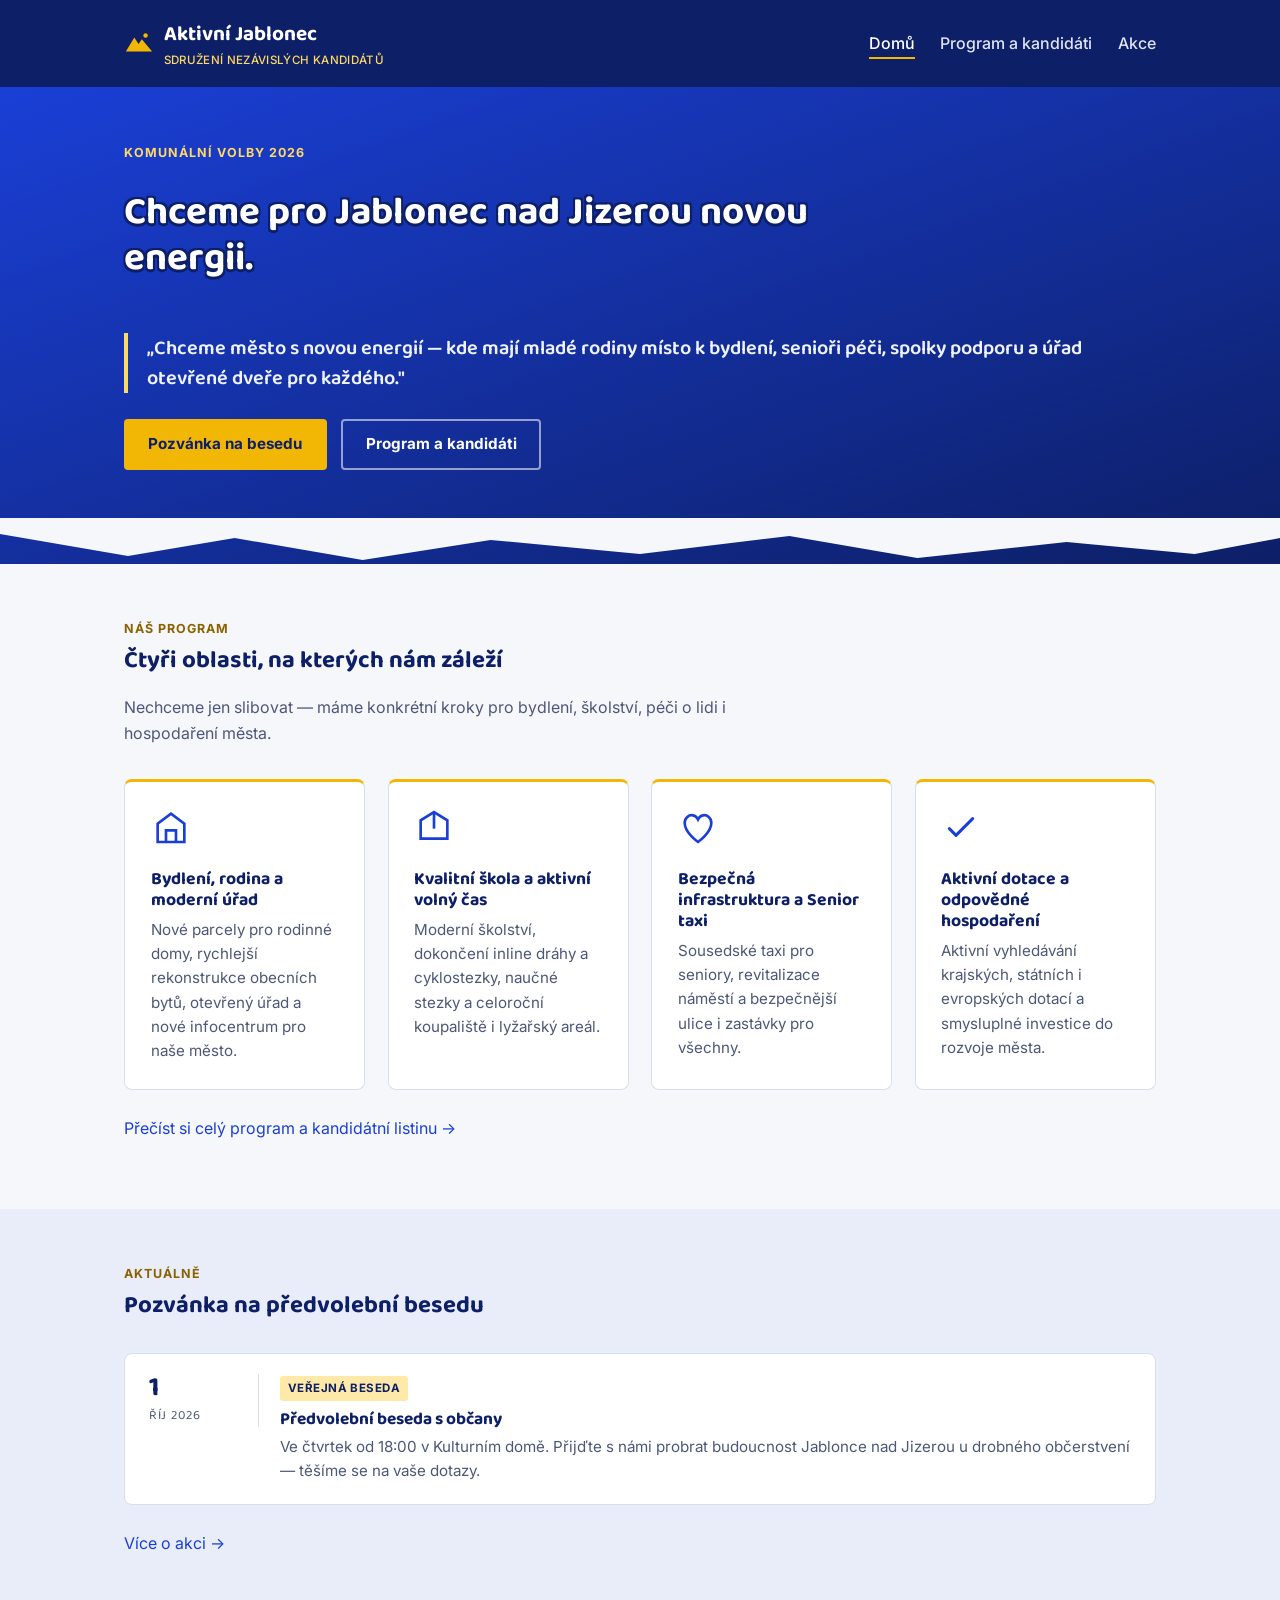
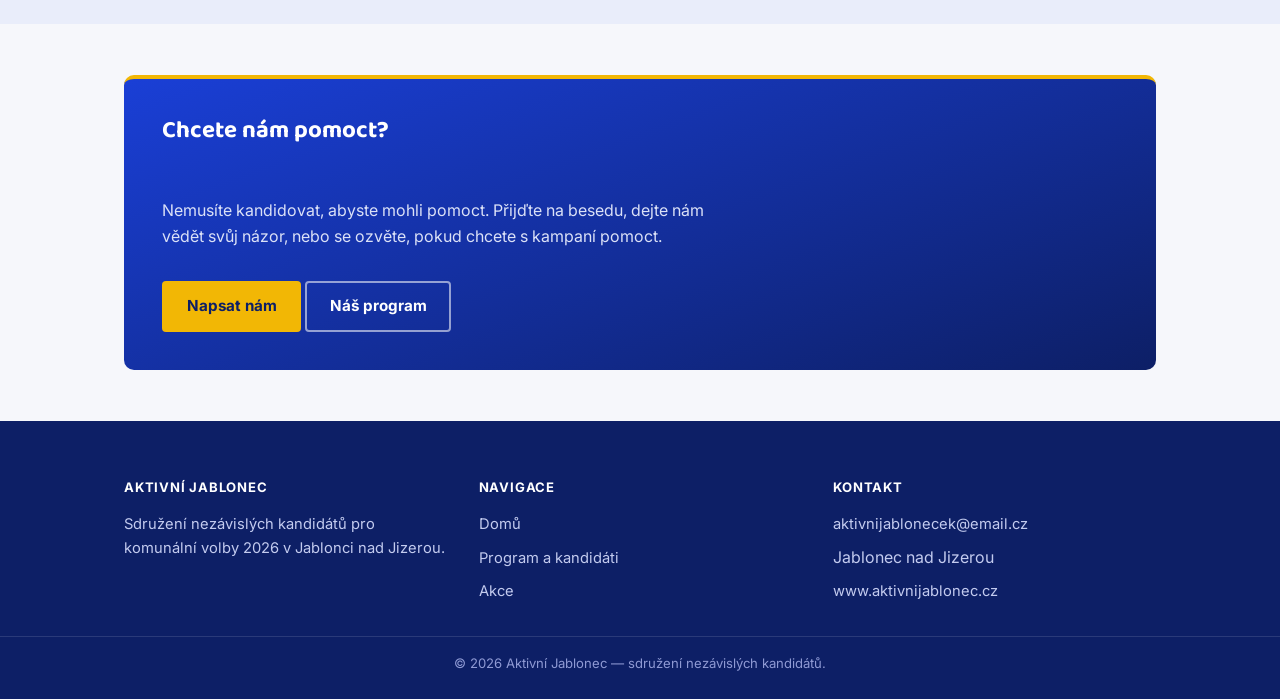
==== index.html @ 7f9433e9 "Web Aktivní Jablonec — první nasazení Statický web spolku pro komunální volby 2026 v Jablonci nad Ji" ====
<!DOCTYPE html>
<html lang="cs">
<head>
<meta charset="UTF-8">
<meta name="viewport" content="width=device-width, initial-scale=1.0">
<title>Aktivní Jablonec — sdružení nezávislých kandidátů | Komunální volby 2026</title>
<meta name="description" content="Aktivní Jablonec je sdružení nezávislých kandidátů pro komunální volby 2026 v Jablonci nad Jizerou. Chceme město s novou energií pro rodiny, seniory i spolky.">
<link rel="canonical" href="https://www.aktivnijablonec.cz/">
<link rel="icon" type="image/svg+xml" href="favicon.svg">
<meta property="og:type" content="website">
<meta property="og:locale" content="cs_CZ">
<meta property="og:site_name" content="Aktivní Jablonec">
<meta property="og:title" content="Aktivní Jablonec — sdružení nezávislých kandidátů | Komunální volby 2026">
<meta property="og:description" content="Aktivní Jablonec je sdružení nezávislých kandidátů pro komunální volby 2026 v Jablonci nad Jizerou. Chceme město s novou energií pro rodiny, seniory i spolky.">
<meta property="og:url" content="https://www.aktivnijablonec.cz/">
<meta name="twitter:card" content="summary">
<meta name="twitter:title" content="Aktivní Jablonec — sdružení nezávislých kandidátů">
<meta name="twitter:description" content="Sdružení nezávislých kandidátů pro komunální volby 2026 v Jablonci nad Jizerou.">
<link rel="stylesheet" href="style.css">
</head>
<body>

<header class="site-header">
  <div class="header-inner">
    <a class="brand" href="index.html">
      <svg viewBox="0 0 32 32" fill="none" xmlns="http://www.w3.org/2000/svg" aria-hidden="true">
        <path d="M2 25L11 10L15.5 17L19 12L30 25H2Z" fill="currentColor"/>
        <circle cx="23" cy="8" r="2.4" fill="currentColor"/>
      </svg>
      <span class="brand-text">Aktivní Jablonec<span>Sdružení nezávislých kandidátů</span></span>
    </a>
    <nav class="main-nav" aria-label="Hlavní navigace">
      <ul>
        <li><a href="index.html" aria-current="page">Domů</a></li>
        <li><a href="o-nas.html">Program a kandidáti</a></li>
        <li><a href="akce.html">Akce</a></li>
      </ul>
    </nav>
  </div>
</header>

<section class="hero">
  <div class="hero-inner">
    <span class="eyebrow" style="color:#ffd966;">Komunální volby 2026</span>
    <h1 class="poster-text">Chceme pro Jablonec nad Jizerou novou energii.</h1>
    <blockquote class="quote-block" style="color:#eef2ff; border-left-color:#ffd966;">
      „Chceme město s novou energií — kde mají mladé rodiny místo k bydlení, senioři péči, spolky podporu a úřad otevřené dveře pro každého."
    </blockquote>
    <div class="cta-row">
      <a class="btn btn-primary" href="akce.html">Pozvánka na besedu</a>
      <a class="btn btn-outline" href="o-nas.html">Program a kandidáti</a>
    </div>
  </div>
  <svg class="ridge ridge-flip" viewBox="0 0 1200 46" preserveAspectRatio="none" xmlns="http://www.w3.org/2000/svg">
    <path d="M0,46 L0,30 L120,8 L220,26 L340,4 L460,24 L600,10 L740,28 L860,6 L1000,22 L1120,10 L1200,26 L1200,46 Z" fill="#f6f7fb"/>
  </svg>
</section>

<section>
  <div class="wrap">
    <div class="section-head">
      <span class="eyebrow">Náš program</span>
      <h2>Čtyři oblasti, na kterých nám záleží</h2>
      <p>Nechceme jen slibovat — máme konkrétní kroky pro bydlení, školství, péči o lidi i hospodaření města.</p>
    </div>
    <div class="card-grid">
      <div class="card">
        <svg class="icon" viewBox="0 0 24 24" fill="none" xmlns="http://www.w3.org/2000/svg"><path d="M4 21V10L12 4L20 10V21H4Z" stroke="currentColor" stroke-width="1.6"/><path d="M9 21V14H15V21" stroke="currentColor" stroke-width="1.6"/></svg>
        <h3>Bydlení, rodina a moderní úřad</h3>
        <p>Nové parcely pro rodinné domy, rychlejší rekonstrukce obecních bytů, otevřený úřad a nové infocentrum pro naše město.</p>
      </div>
      <div class="card">
        <svg class="icon" viewBox="0 0 24 24" fill="none" xmlns="http://www.w3.org/2000/svg"><path d="M4 19V8L12 3L20 8V19H4Z" stroke="currentColor" stroke-width="1.6"/><path d="M12 3V13" stroke="currentColor" stroke-width="1.6"/></svg>
        <h3>Kvalitní škola a aktivní volný čas</h3>
        <p>Moderní školství, dokončení inline dráhy a cyklostezky, naučné stezky a celoroční koupaliště i lyžařský areál.</p>
      </div>
      <div class="card">
        <svg class="icon" viewBox="0 0 24 24" fill="none" xmlns="http://www.w3.org/2000/svg"><path d="M12 21C12 21 4 15.5 4 9.5C4 6.5 6.5 4.5 9 5C10.5 5.3 11.5 6.5 12 7.5C12.5 6.5 13.5 5.3 15 5C17.5 4.5 20 6.5 20 9.5C20 15.5 12 21 12 21Z" stroke="currentColor" stroke-width="1.6"/></svg>
        <h3>Bezpečná infrastruktura a Senior taxi</h3>
        <p>Sousedské taxi pro seniory, revitalizace náměstí a bezpečnější ulice i zastávky pro všechny.</p>
      </div>
      <div class="card">
        <svg class="icon" viewBox="0 0 24 24" fill="none" xmlns="http://www.w3.org/2000/svg"><path d="M5 13L9 17L19 7" stroke="currentColor" stroke-width="1.8" stroke-linecap="round" stroke-linejoin="round"/></svg>
        <h3>Aktivní dotace a odpovědné hospodaření</h3>
        <p>Aktivní vyhledávání krajských, státních i evropských dotací a smysluplné investice do rozvoje města.</p>
      </div>
    </div>
    <p style="margin-top:1.6rem;"><a href="o-nas.html">Přečíst si celý program a kandidátní listinu →</a></p>
  </div>
</section>

<section class="alt">
  <div class="wrap">
    <div class="section-head">
      <span class="eyebrow">Aktuálně</span>
      <h2>Pozvánka na předvolební besedu</h2>
    </div>
    <div class="event-list">
      <div class="event">
        <div class="date"><span class="day">1</span><span class="month">Říj 2026</span></div>
        <div>
          <span class="tag">Veřejná beseda</span>
          <h3>Předvolební beseda s občany</h3>
          <p>Ve čtvrtek od 18:00 v Kulturním domě. Přijďte s námi probrat budoucnost Jablonce nad Jizerou u drobného občerstvení — těšíme se na vaše dotazy.</p>
        </div>
      </div>
    </div>
    <p style="margin-top:1.6rem;"><a href="akce.html">Více o akci →</a></p>
  </div>
</section>

<section>
  <div class="wrap">
    <div class="panel">
      <h2>Chcete nám pomoct?</h2>
      <p>Nemusíte kandidovat, abyste mohli pomoct. Přijďte na besedu, dejte nám vědět svůj názor, nebo se ozvěte, pokud chcete s kampaní pomoct.</p>
      <div class="cta-row">
        <a class="btn btn-primary" href="mailto:aktivnijablonecek@email.cz">Napsat nám</a>
        <a class="btn btn-outline" href="o-nas.html">Náš program</a>
      </div>
    </div>
  </div>
</section>

<footer class="site-footer">
  <div class="footer-inner">
    <div>
      <h4>Aktivní Jablonec</h4>
      <p>Sdružení nezávislých kandidátů pro komunální volby 2026 v Jablonci nad Jizerou.</p>
    </div>
    <div>
      <h4>Navigace</h4>
      <ul>
        <li><a href="index.html">Domů</a></li>
        <li><a href="o-nas.html">Program a kandidáti</a></li>
        <li><a href="akce.html">Akce</a></li>
      </ul>
    </div>
    <div>
      <h4>Kontakt</h4>
      <ul>
        <li><a href="mailto:aktivnijablonecek@email.cz">aktivnijablonecek@email.cz</a></li>
        <li>Jablonec nad Jizerou</li>
        <li><a href="https://www.aktivnijablonec.cz">www.aktivnijablonec.cz</a></li>
      </ul>
    </div>
  </div>
  <div class="footer-bottom">&copy; 2026 Aktivní Jablonec — sdružení nezávislých kandidátů.</div>
</footer>

</body>
</html>
---- style.css ----
/* ==========================================================================
   Aktivní Jablonec — základní styl
   Modro-zlatá paleta a plakátový styl nadpisů vychází z grafiky
   předvolebních letáků sdružení (nejde o kopii oficiálního znaku města).
   ========================================================================== */

@import url('https://fonts.googleapis.com/css2?family=Baloo+2:wght@600;700;800&family=Inter:wght@400;500;600&display=swap');

:root {
  --color-bg: #f6f7fb;
  --color-bg-alt: #e9edfa;
  --color-panel: #ffffff;
  --color-forest: #1a3fd6;        /* hlavní modrá */
  --color-forest-dark: #0d1f66;   /* tmavě námořnická modrá */
  --color-brown: #8a6300;         /* tmavé zlaté písmo (čitelné na světlém pozadí) */
  --color-terracotta: #f2b705;    /* jasná zlatá — tlačítka, akcenty, dekorace */
  --color-text: #16213d;
  --color-text-light: #4d5878;
  --color-border: #d7deef;

  --font-heading: 'Baloo 2', Georgia, serif;
  --font-body: 'Inter', system-ui, -apple-system, sans-serif;

  --max-width: 1080px;
}

* { box-sizing: border-box; }

html { scroll-behavior: smooth; }

body {
  margin: 0;
  font-family: var(--font-body);
  color: var(--color-text);
  background: var(--color-bg);
  line-height: 1.6;
}

h1, h2, h3 {
  font-family: var(--font-heading);
  font-weight: 700;
  color: var(--color-forest-dark);
  line-height: 1.2;
  margin-top: 0;
}

a { color: var(--color-forest); text-decoration: none; }
a:hover { color: var(--color-brown); }

img { max-width: 100%; display: block; }

.wrap {
  max-width: var(--max-width);
  margin: 0 auto;
  padding: 0 1.5rem;
}

/* ---------- "Plakátový" nadpis — bílé písmo s tmavým obrysem ---------- */
.poster-text {
  color: #fff;
  text-shadow:
    -2px -2px 0 var(--color-forest-dark),
     2px -2px 0 var(--color-forest-dark),
    -2px  2px 0 var(--color-forest-dark),
     2px  2px 0 var(--color-forest-dark),
     0    3px 0 var(--color-forest-dark);
}

/* ---------- Ridge divider (motiv hor) ---------- */
.ridge {
  display: block;
  width: 100%;
  height: 46px;
}
.ridge-top { transform: scaleY(1); }
.ridge-flip { transform: scaleY(-1); }

/* ---------- Header ---------- */
header.site-header {
  background: var(--color-forest-dark);
  color: #f6f7fb;
}

.header-inner {
  display: flex;
  align-items: center;
  justify-content: space-between;
  padding: 1.1rem 1.5rem;
  max-width: var(--max-width);
  margin: 0 auto;
  gap: 1rem;
  flex-wrap: wrap;
}

.brand {
  display: flex;
  align-items: center;
  gap: .6rem;
  color: #fff;
}
.brand svg { width: 30px; height: 30px; flex-shrink: 0; color: var(--color-terracotta); }
.brand-text {
  font-family: var(--font-heading);
  font-size: 1.3rem;
  font-weight: 700;
  color: #fff;
}
.brand-text span {
  display: block;
  font-family: var(--font-body);
  font-size: .72rem;
  font-weight: 500;
  letter-spacing: .03em;
  color: #ffd966;
  text-transform: uppercase;
}

nav.main-nav ul {
  list-style: none;
  display: flex;
  gap: 1.6rem;
  margin: 0;
  padding: 0;
}
nav.main-nav a {
  color: #dfe4f7;
  font-weight: 500;
  padding: .3rem 0;
  border-bottom: 2px solid transparent;
}
nav.main-nav a:hover,
nav.main-nav a[aria-current="page"] {
  color: #fff;
  border-bottom-color: var(--color-terracotta);
}

/* ---------- Hero ---------- */
.hero {
  background: linear-gradient(160deg, var(--color-forest) 0%, var(--color-forest-dark) 100%);
  color: #fff;
  padding: 3.5rem 0 0;
}
.hero-inner {
  max-width: var(--max-width);
  margin: 0 auto;
  padding: 0 1.5rem 3rem;
  display: grid;
  gap: 1.2rem;
}
.hero h1 { font-size: 2.4rem; max-width: 34ch; }
.hero p.lead { max-width: 46ch; color: #eadfc4; font-size: 1.08rem; }
.hero .cta-row { display: flex; gap: .9rem; flex-wrap: wrap; margin-top: .4rem; }

.btn {
  display: inline-block;
  padding: .7rem 1.4rem;
  border-radius: 4px;
  font-weight: 700;
  font-size: .95rem;
  border: 2px solid transparent;
}
.btn-primary {
  background: var(--color-terracotta);
  color: var(--color-forest-dark);
}
.btn-primary:hover { background: #d9a600; color: var(--color-forest-dark); }
.btn-outline {
  border-color: rgba(255,255,255,.55);
  color: #fff;
}
.btn-outline:hover { border-color: #fff; background: rgba(255,255,255,.1); color: #fff; }

/* ---------- Page header (subpages) ---------- */
.page-header {
  background: linear-gradient(160deg, var(--color-forest) 0%, var(--color-forest-dark) 100%);
  color: #fff;
  padding: 3rem 0 3.2rem;
}
.page-header h1 { margin-bottom: .5rem; font-size: 2rem; }
.page-header p { color: #eadfc4; max-width: 52ch; margin: 0; }

/* ---------- Sections ---------- */
section { padding: 3.2rem 0; }
section.alt { background: var(--color-bg-alt); }

.section-head { max-width: 62ch; margin-bottom: 2rem; }
.section-head p { color: var(--color-text-light); }

.eyebrow {
  display: inline-block;
  font-size: .78rem;
  font-weight: 700;
  letter-spacing: .08em;
  text-transform: uppercase;
  color: var(--color-brown);
  margin-bottom: .5rem;
}

/* ---------- Cards ---------- */
.card-grid {
  display: grid;
  grid-template-columns: repeat(auto-fit, minmax(240px, 1fr));
  gap: 1.4rem;
}
.card {
  background: var(--color-panel);
  border: 1px solid var(--color-border);
  border-radius: 8px;
  padding: 1.6rem;
  border-top: 3px solid var(--color-terracotta);
}
.card .icon {
  width: 40px; height: 40px;
  color: var(--color-forest);
  margin-bottom: .9rem;
}
.card h3 { font-size: 1.1rem; margin-bottom: .4rem; }
.card p { color: var(--color-text-light); font-size: .95rem; margin: 0; }

/* ---------- Event list ---------- */
.event-list { display: grid; gap: 1.1rem; }
.event {
  display: grid;
  grid-template-columns: 110px 1fr;
  gap: 1.3rem;
  background: var(--color-panel);
  border: 1px solid var(--color-border);
  border-radius: 8px;
  padding: 1.3rem 1.5rem;
  align-items: start;
}
.event .date {
  font-family: var(--font-heading);
  color: var(--color-forest-dark);
  border-right: 1px solid var(--color-border);
  padding-right: 1.1rem;
}
.event .date .day { font-size: 1.7rem; font-weight: 700; line-height: 1; }
.event .date .month { display: block; font-size: .8rem; color: var(--color-text-light); text-transform: uppercase; letter-spacing: .05em; margin-top: .15rem;}
.event .tag {
  display: inline-block;
  font-size: .72rem;
  font-weight: 700;
  text-transform: uppercase;
  letter-spacing: .04em;
  color: var(--color-forest-dark);
  background: #ffe9a8;
  border-radius: 3px;
  padding: .18rem .5rem;
  margin-bottom: .5rem;
}
.event.past { opacity: .72; }
.event h3 { font-size: 1.08rem; margin-bottom: .35rem; }
.event p { margin: 0; color: var(--color-text-light); font-size: .95rem; }

@media (max-width: 560px) {
  .event { grid-template-columns: 1fr; }
  .event .date { border-right: none; border-bottom: 1px solid var(--color-border); padding-right: 0; padding-bottom: .6rem; display:flex; align-items: baseline; gap:.4rem; }
}

/* ---------- Candidate cards ---------- */
.cand-grid {
  display: grid;
  grid-template-columns: repeat(auto-fill, minmax(210px, 1fr));
  gap: 1.2rem;
}
.cand-card {
  position: relative;
  background: var(--color-panel);
  border: 1px solid var(--color-border);
  border-radius: 12px;
  padding: 1.6rem 1.2rem 1.3rem;
  text-align: center;
  transition: transform .15s ease, box-shadow .15s ease, border-color .15s ease;
}
.cand-card:hover {
  transform: translateY(-4px);
  box-shadow: 0 14px 28px rgba(13, 31, 102, .14);
  border-color: var(--color-terracotta);
}
.cand-number {
  position: absolute;
  top: .7rem;
  left: .7rem;
  width: 26px;
  height: 26px;
  border-radius: 50%;
  background: var(--color-terracotta);
  color: var(--color-forest-dark);
  font-family: var(--font-heading);
  font-weight: 700;
  font-size: .8rem;
  display: flex;
  align-items: center;
  justify-content: center;
}
.cand-avatar {
  width: 68px;
  height: 68px;
  border-radius: 50%;
  margin: 0 auto .9rem;
  background: linear-gradient(160deg, var(--color-forest) 0%, var(--color-forest-dark) 100%);
  color: #fff;
  font-family: var(--font-heading);
  font-weight: 700;
  font-size: 1.15rem;
  letter-spacing: .02em;
  display: flex;
  align-items: center;
  justify-content: center;
  overflow: hidden;
}
.cand-avatar img {
  width: 100%;
  height: 100%;
  object-fit: cover;
  border-radius: 50%;
}
.cand-card h3 { font-size: .98rem; margin-bottom: .25rem; line-height: 1.3; }
.cand-role {
  font-size: .82rem;
  color: var(--color-brown);
  font-weight: 600;
  margin: 0 0 .6rem;
  min-height: 2.1em;
}
.cand-meta { font-size: .78rem; color: var(--color-text-light); margin: 0; }

/* ---------- Timeline ---------- */
.timeline {
  border-left: 2px solid var(--color-border);
  padding-left: 1.6rem;
  display: grid;
  gap: 1.6rem;
}
.timeline .item .year {
  font-family: var(--font-heading);
  color: var(--color-brown);
  font-weight: 700;
  font-size: 1.05rem;
}
.timeline .item h3 { margin: .2rem 0 .3rem; font-size: 1.05rem; }
.timeline .item p { margin: 0; color: var(--color-text-light); font-size: .95rem; }

/* ---------- Quote ---------- */
.quote-block {
  font-family: var(--font-heading);
  font-weight: 600;
  font-size: 1.25rem;
  line-height: 1.5;
  border-left: 4px solid var(--color-terracotta);
  padding-left: 1.2rem;
  margin: 0;
}

/* ---------- Card bullet lists (program) ---------- */
.card ul.program-list {
  list-style: none;
  margin: .8rem 0 0;
  padding: 0;
  display: grid;
  gap: .55rem;
}
.card ul.program-list li { font-size: .92rem; color: var(--color-text-light); }
.card ul.program-list strong { color: var(--color-text); }

.table-note { font-size: .85rem; color: var(--color-text-light); margin-top: 1.4rem; }

/* ---------- Values list ---------- */
.value-list { list-style: none; margin: 0; padding: 0; display: grid; gap: 1rem; }
.value-list li { display: flex; gap: .8rem; align-items: flex-start; }
.value-list .icon { width: 22px; height: 22px; color: var(--color-brown); flex-shrink: 0; margin-top: .2rem; }

/* ---------- Join / CTA panel ---------- */
.panel {
  background: linear-gradient(160deg, var(--color-forest) 0%, var(--color-forest-dark) 100%);
  color: #fff;
  border-radius: 10px;
  padding: 2.4rem;
  display: grid;
  gap: 1rem;
  border-top: 4px solid var(--color-terracotta);
}
.panel h2 { color: #fff; }
.panel p { color: #dbe1f7; max-width: 56ch; }

/* ---------- Footer ---------- */
footer.site-footer {
  background: var(--color-forest-dark);
  color: #c3cbef;
}
.footer-inner {
  max-width: var(--max-width);
  margin: 0 auto;
  padding: 2.4rem 1.5rem 2rem;
  display: grid;
  grid-template-columns: repeat(auto-fit, minmax(200px, 1fr));
  gap: 2rem;
}
.footer-inner h4 {
  color: #fff;
  font-family: var(--font-body);
  font-size: .82rem;
  text-transform: uppercase;
  letter-spacing: .06em;
  margin-bottom: .8rem;
}
.footer-inner p, .footer-inner a { color: #c3cbef; font-size: .92rem; }
.footer-inner a:hover { color: var(--color-terracotta); }
.footer-inner ul { list-style: none; margin: 0; padding: 0; display: grid; gap: .5rem; }
.footer-bottom {
  border-top: 1px solid rgba(255,255,255,.12);
  text-align: center;
  padding: 1rem 1.5rem 1.6rem;
  font-size: .82rem;
  color: #8f9ad4;
}

@media (max-width: 640px) {
  .header-inner { flex-direction: column; align-items: flex-start; }
  .hero h1 { font-size: 1.9rem; }
}
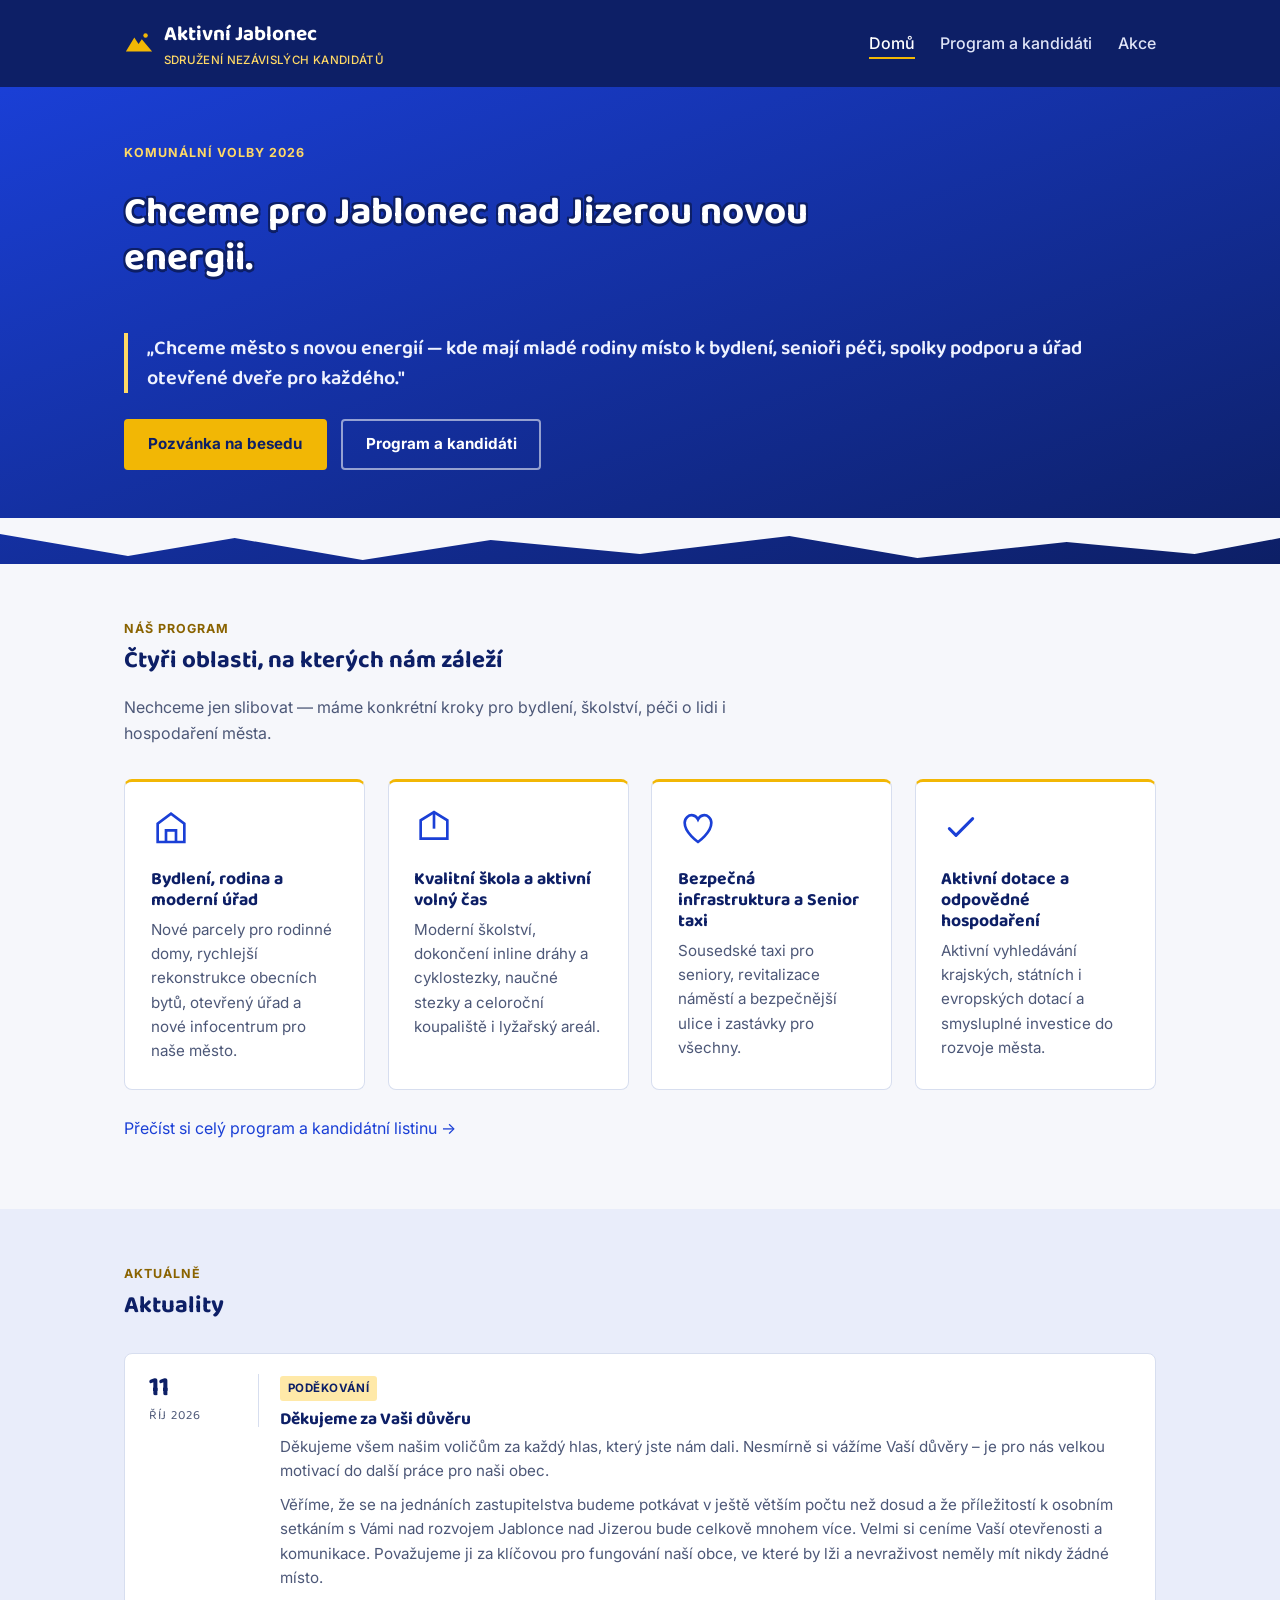
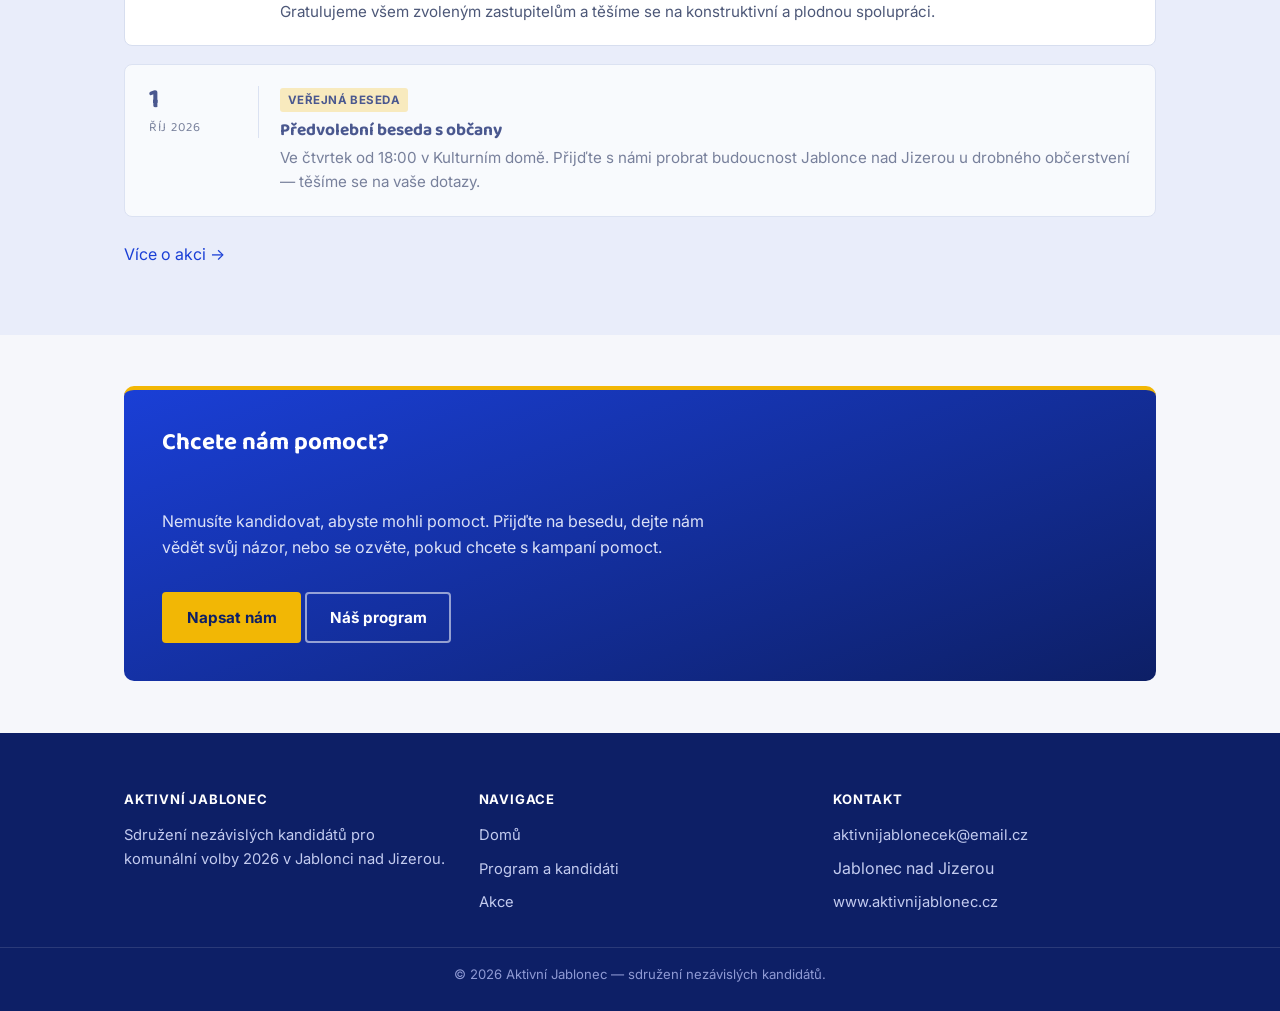
==== commit 93bfd260: "Add files via upload" ====
--- a/index.html
+++ b/index.html
@@ -6,7 +6,7 @@
 <title>Aktivní Jablonec — sdružení nezávislých kandidátů | Komunální volby 2026</title>
 <meta name="description" content="Aktivní Jablonec je sdružení nezávislých kandidátů pro komunální volby 2026 v Jablonci nad Jizerou. Chceme město s novou energií pro rodiny, seniory i spolky.">
 <link rel="canonical" href="https://www.aktivnijablonec.cz/">
-<link rel="icon" type="image/svg+xml" href="favicon.svg">
+<link rel="icon" type="image/svg+xml" href="/favicon.svg">
 <meta property="og:type" content="website">
 <meta property="og:locale" content="cs_CZ">
 <meta property="og:site_name" content="Aktivní Jablonec">
@@ -16,13 +16,13 @@
 <meta name="twitter:card" content="summary">
 <meta name="twitter:title" content="Aktivní Jablonec — sdružení nezávislých kandidátů">
 <meta name="twitter:description" content="Sdružení nezávislých kandidátů pro komunální volby 2026 v Jablonci nad Jizerou.">
-<link rel="stylesheet" href="style.css">
+<link rel="stylesheet" href="/style.css">
 </head>
 <body>
 
 <header class="site-header">
   <div class="header-inner">
-    <a class="brand" href="index.html">
+    <a class="brand" href="/">
       <svg viewBox="0 0 32 32" fill="none" xmlns="http://www.w3.org/2000/svg" aria-hidden="true">
         <path d="M2 25L11 10L15.5 17L19 12L30 25H2Z" fill="currentColor"/>
         <circle cx="23" cy="8" r="2.4" fill="currentColor"/>
@@ -31,9 +31,9 @@
     </a>
     <nav class="main-nav" aria-label="Hlavní navigace">
       <ul>
-        <li><a href="index.html" aria-current="page">Domů</a></li>
-        <li><a href="o-nas.html">Program a kandidáti</a></li>
-        <li><a href="akce.html">Akce</a></li>
+        <li><a href="/" aria-current="page">Domů</a></li>
+        <li><a href="/o-nas/">Program a kandidáti</a></li>
+        <li><a href="/akce/">Akce</a></li>
       </ul>
     </nav>
   </div>
@@ -47,8 +47,8 @@
       „Chceme město s novou energií — kde mají mladé rodiny místo k bydlení, senioři péči, spolky podporu a úřad otevřené dveře pro každého."
     </blockquote>
     <div class="cta-row">
-      <a class="btn btn-primary" href="akce.html">Pozvánka na besedu</a>
-      <a class="btn btn-outline" href="o-nas.html">Program a kandidáti</a>
+      <a class="btn btn-primary" href="/akce/">Pozvánka na besedu</a>
+      <a class="btn btn-outline" href="/o-nas/">Program a kandidáti</a>
     </div>
   </div>
   <svg class="ridge ridge-flip" viewBox="0 0 1200 46" preserveAspectRatio="none" xmlns="http://www.w3.org/2000/svg">
@@ -85,7 +85,7 @@
         <p>Aktivní vyhledávání krajských, státních i evropských dotací a smysluplné investice do rozvoje města.</p>
       </div>
     </div>
-    <p style="margin-top:1.6rem;"><a href="o-nas.html">Přečíst si celý program a kandidátní listinu →</a></p>
+    <p style="margin-top:1.6rem;"><a href="/o-nas/">Přečíst si celý program a kandidátní listinu →</a></p>
   </div>
 </section>
 
@@ -93,10 +93,20 @@
   <div class="wrap">
     <div class="section-head">
       <span class="eyebrow">Aktuálně</span>
-      <h2>Pozvánka na předvolební besedu</h2>
+      <h2>Aktuality</h2>
     </div>
     <div class="event-list">
       <div class="event">
+        <div class="date"><span class="day">11</span><span class="month">Říj 2026</span></div>
+        <div>
+          <span class="tag">Poděkování</span>
+          <h3>Děkujeme za Vaši důvěru</h3>
+          <p>Děkujeme všem našim voličům za každý hlas, který jste nám dali. Nesmírně si vážíme Vaší důvěry – je pro nás velkou motivací do další práce pro naši obec.</p>
+          <p>Věříme, že se na jednáních zastupitelstva budeme potkávat v ještě větším počtu než dosud a že příležitostí k osobním setkáním s Vámi nad rozvojem Jablonce nad Jizerou bude celkově mnohem více. Velmi si ceníme Vaší otevřenosti a komunikace. Považujeme ji za klíčovou pro fungování naší obce, ve které by lži a nevraživost neměly mít nikdy žádné místo.</p>
+          <p>Gratulujeme všem zvoleným zastupitelům a těšíme se na konstruktivní a plodnou spolupráci.</p>
+        </div>
+      </div>
+      <div class="event past">
         <div class="date"><span class="day">1</span><span class="month">Říj 2026</span></div>
         <div>
           <span class="tag">Veřejná beseda</span>
@@ -105,7 +115,7 @@
         </div>
       </div>
     </div>
-    <p style="margin-top:1.6rem;"><a href="akce.html">Více o akci →</a></p>
+    <p style="margin-top:1.6rem;"><a href="/akce/">Více o akci →</a></p>
   </div>
 </section>
 
@@ -116,7 +126,7 @@
       <p>Nemusíte kandidovat, abyste mohli pomoct. Přijďte na besedu, dejte nám vědět svůj názor, nebo se ozvěte, pokud chcete s kampaní pomoct.</p>
       <div class="cta-row">
         <a class="btn btn-primary" href="mailto:aktivnijablonecek@email.cz">Napsat nám</a>
-        <a class="btn btn-outline" href="o-nas.html">Náš program</a>
+        <a class="btn btn-outline" href="/o-nas/">Náš program</a>
       </div>
     </div>
   </div>
@@ -131,9 +141,9 @@
     <div>
       <h4>Navigace</h4>
       <ul>
-        <li><a href="index.html">Domů</a></li>
-        <li><a href="o-nas.html">Program a kandidáti</a></li>
-        <li><a href="akce.html">Akce</a></li>
+        <li><a href="/">Domů</a></li>
+        <li><a href="/o-nas/">Program a kandidáti</a></li>
+        <li><a href="/akce/">Akce</a></li>
       </ul>
     </div>
     <div>
--- a/style.css
+++ b/style.css
@@ -252,6 +252,7 @@
 .event.past { opacity: .72; }
 .event h3 { font-size: 1.08rem; margin-bottom: .35rem; }
 .event p { margin: 0; color: var(--color-text-light); font-size: .95rem; }
+.event p + p { margin-top: .6rem; }
 
 @media (max-width: 560px) {
   .event { grid-template-columns: 1fr; }
